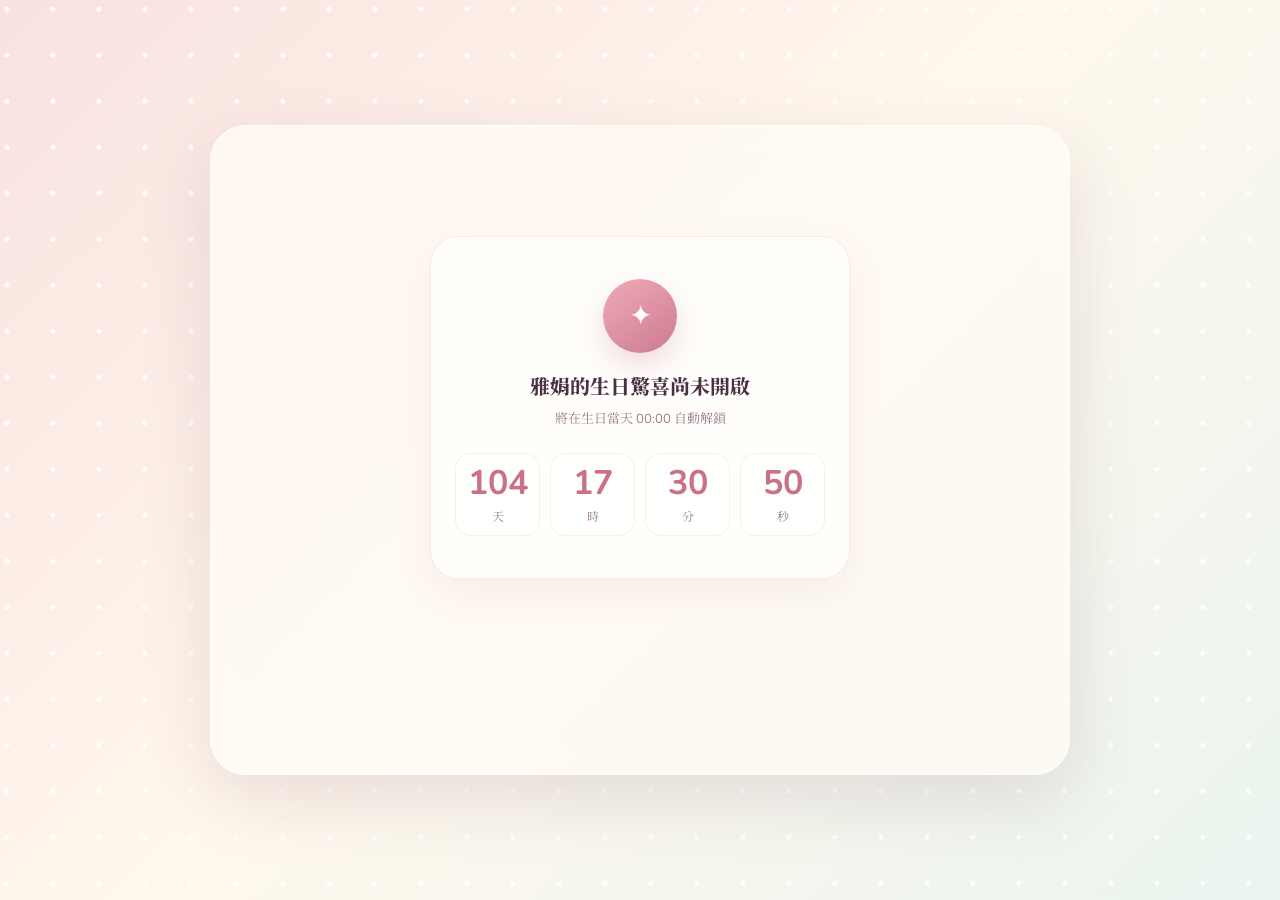
==== pages/Guan.html @ 428be548 "4 person design" ====
<!DOCTYPE html>
<html lang="zh-Hant">
<head>
  <meta charset="UTF-8">
  <meta name="viewport" content="width=device-width, initial-scale=1.0">
  <title>雅娟的生日卡片</title>
  <link rel="stylesheet" href="../assets/css/style.css">
</head>
<body data-birthday="03-21" data-name="雅娟">
  <main class="page-shell">
    <section class="gift-stage">
      <div class="person-lock" data-person-lock>
        <div class="lock-icon" aria-hidden="true">✦</div>
        <p>雅娟的生日驚喜尚未開啟</p>
        <span>將在生日當天 00:00 自動解鎖</span>
        <div class="countdown" data-person-countdown aria-label="開啟倒數"></div>
      </div>
      <div data-person-content hidden>
      <header class="intro">
        <p class="eyebrow">GUAN / 雅娟</p>
        <h1>生日快樂！</h1>
        <p>驚喜很快就會登場</p>
      </header>
      <div style="text-align:center;margin-top:60px">
        <img src="../assets/images/Person/Guan.jpg" alt="雅娟的大頭貼" style="width:min(300px,70vw);aspect-ratio:1;object-fit:cover;border:10px solid #fff;border-radius:28px;box-shadow:0 18px 40px rgba(122,79,99,.16)">
        <p><a class="close-card" href="../index.html" style="display:inline-block;margin-top:24px;text-decoration:none">回到首頁</a></p>
      </div>
      </div>
    </section>
  </main>
  <script src="../assets/js/person-lock.js"></script>
</body>
</html>
---- assets/css/style.css ----
@import url('https://fonts.googleapis.com/css2?family=Noto+Serif+TC:wght@600;800&family=Nunito:wght@600;800&display=swap');

:root {
  --ink: #4b3043;
  --pink: #ef9aaa;
  --pink-dark: #ca7187;
  --cream: #fffaf4;
  --gold: #e8b86d;
}

* { box-sizing: border-box; }
[hidden] { display: none !important; }

body {
  margin: 0;
  min-height: 100vh;
  overflow-x: hidden;
  color: var(--ink);
  font-family: "Nunito", "Noto Serif TC", sans-serif;
  background:
    radial-gradient(circle at 15% 20%, rgba(255,255,255,.9) 0 2px, transparent 3px),
    linear-gradient(135deg, #f9e1df 0%, #fff8ed 48%, #eaf4ef 100%);
  background-size: 46px 46px, cover;
}

.page-shell {
  min-height: 100vh;
  display: grid;
  place-items: center;
  padding: 36px 18px;
}

.gift-stage {
  position: relative;
  width: min(860px, 100%);
  min-height: 650px;
  border: 1px solid rgba(255,255,255,.75);
  border-radius: 36px;
  padding: 48px 56px 40px;
  background: rgba(255, 250, 244, .82);
  box-shadow: 0 24px 70px rgba(122, 79, 99, .16);
  backdrop-filter: blur(12px);
  overflow: hidden;
}

.intro { text-align: center; }
.eyebrow {
  margin: 0 0 8px;
  color: var(--pink-dark);
  font-size: 12px;
  letter-spacing: .28em;
  font-weight: 800;
}
.intro h1 {
  margin: 0;
  font-family: "Noto Serif TC", serif;
  font-size: clamp(38px, 7vw, 66px);
  line-height: 1.15;
  letter-spacing: .04em;
}
.intro p:last-child { margin: 12px 0 20px; color: #806778; }

.sparkles span {
  position: absolute;
  color: var(--gold);
  opacity: .75;
  animation: twinkle 2.4s ease-in-out infinite;
}
.sparkles span:nth-child(1) { left: 8%; top: 12%; }
.sparkles span:nth-child(2) { right: 9%; top: 18%; animation-delay: -.7s; }
.sparkles span:nth-child(3) { left: 14%; bottom: 13%; animation-delay: -1.2s; }
.sparkles span:nth-child(4) { right: 16%; bottom: 10%; animation-delay: -.3s; }
.sparkles span:nth-child(5) { left: 50%; top: 5%; animation-delay: -1.7s; }

.progress { width: min(430px, 86%); margin: 0 auto 26px; display: flex; align-items: center; gap: 12px; }
.progress-track { height: 7px; flex: 1; border-radius: 99px; background: #eee1df; overflow: hidden; }
.progress-fill { height: 100%; width: 0; border-radius: inherit; background: linear-gradient(90deg, var(--pink), var(--gold)); transition: width .45s ease; }
#progressText { min-width: 44px; color: #9a7a8c; font-size: 13px; font-weight: 800; }

.lock-panel {
  width: min(420px, 86%);
  margin: 62px auto 0;
  padding: 42px 24px;
  text-align: center;
  border: 1px solid rgba(202,113,135,.14);
  border-radius: 28px;
  background: rgba(255,255,255,.68);
  box-shadow: 0 14px 38px rgba(178,125,145,.11);
}
.lock-icon { width: 74px; height: 74px; margin: 0 auto 18px; display: grid; place-items: center; border-radius: 50%; color: #fff; background: linear-gradient(145deg, #efabb7, #cd7a90); font-size: 28px; box-shadow: 0 12px 28px rgba(190,109,134,.24); }
.lock-panel p { margin: 0 0 7px; font-family: "Noto Serif TC", serif; font-size: 20px; font-weight: 800; }
.lock-panel span { color: #9a7a8c; font-size: 13px; }
.countdown {
  display: grid;
  grid-template-columns: repeat(4, minmax(62px, 1fr));
  gap: 10px;
  margin-top: 24px;
}
.countdown div {
  min-width: 0;
  padding: 12px 6px 10px;
  border: 1px solid rgba(202,113,135,.12);
  border-radius: 16px;
  background: rgba(255,255,255,.72);
}
.countdown strong {
  display: block;
  color: var(--pink-dark);
  font-family: "Nunito", "Noto Serif TC", sans-serif;
  font-size: clamp(24px, 6vw, 34px);
  line-height: 1;
  font-variant-numeric: tabular-nums;
}
.countdown small {
  display: block;
  margin-top: 7px;
  color: #9a7a8c;
  font-size: 12px;
}
.progress.locked, .wish-grid.locked, .wish-message.locked { display: none; }

.wish-grid {
  display: grid;
  grid-template-columns: repeat(5, 1fr);
  gap: 14px;
  max-width: 620px;
  margin: 0 auto;
}

.wish-button {
  aspect-ratio: 1;
  border: 0;
  border-radius: 50%;
  display: flex;
  flex-direction: column;
  align-items: center;
  justify-content: center;
  gap: 2px;
  color: var(--ink);
  background: linear-gradient(145deg, #fff, #fdecef);
  box-shadow: 0 8px 20px rgba(178, 125, 145, .16), inset 0 0 0 1px rgba(202,113,135,.12);
  font-family: inherit;
  font-size: 12px;
  cursor: pointer;
  transition: transform .2s ease, box-shadow .2s ease, background .35s ease;
}
.wish-button span { font-size: 24px; line-height: 1; font-weight: 800; color: var(--pink-dark); }
.wish-button:hover { transform: translateY(-5px) rotate(-2deg); box-shadow: 0 13px 24px rgba(178,125,145,.22); }
.wish-button:focus-visible { outline: 3px solid rgba(232,184,109,.8); outline-offset: 4px; }
.wish-button.lit {
  color: #fff;
  background: linear-gradient(145deg, #efabb7, #cd7a90);
  box-shadow: 0 10px 24px rgba(190,109,134,.28), 0 0 20px rgba(239,171,183,.5);
  animation: pop .38s ease;
}
.wish-button.lit span { color: #fff7d6; }

.wish-message {
  height: 26px;
  margin: 18px 0 0;
  text-align: center;
  color: var(--pink-dark);
  font-family: "Noto Serif TC", serif;
  font-size: 16px;
  font-weight: 600;
}

.final-card {
  position: absolute;
  z-index: 10;
  inset: 34px 50%;
  width: min(430px, calc(100% - 40px));
  min-height: 520px;
  max-height: calc(100vh - 68px);
  overflow-y: auto;
  transform: translateX(-50%) scale(.7) rotate(-3deg);
  opacity: 0;
  pointer-events: none;
  border: 10px solid #fff;
  border-radius: 20px;
  padding: 34px 28px 24px;
  text-align: center;
  background:
    linear-gradient(rgba(255,255,255,.65), rgba(255,255,255,.65)),
    radial-gradient(circle at 20% 20%, #f8cad2 0 3px, transparent 4px),
    #fffaf3;
  background-size: auto, 38px 38px, auto;
  box-shadow: 0 22px 60px rgba(91,52,74,.28);
  transition: opacity .5s ease, transform .65s cubic-bezier(.2,.8,.2,1);
}
.final-card.show { opacity: 1; pointer-events: auto; transform: translateX(-50%) scale(1) rotate(0); }
.card-ribbon { display: inline-block; margin-bottom: 8px; color: #a45d70; border-bottom: 1px solid #dec0c5; font-size: 11px; letter-spacing: .25em; }
.card-small { margin: 10px 0 2px; color: #9d7a89; }
.final-card h2 { margin: 4px 0 8px; font-family: "Noto Serif TC", serif; font-size: 46px; color: #b95f77; }
.card-copy { margin: 0 0 18px; line-height: 1.9; color: #715663; }

.cake { position: relative; width: 180px; height: 150px; margin: 2px auto 0; }
.cake-top { position: absolute; width: 150px; height: 42px; left: 15px; bottom: 48px; border-radius: 50%; background: #fff4f2; border: 2px solid #eec0c8; }
.cake-body { position: absolute; width: 150px; height: 70px; left: 15px; bottom: 0; border-radius: 8px 8px 24px 24px; background: linear-gradient(#edabb6 0 14px, #fff5ed 14px 100%); border: 2px solid #eec0c8; }
.candles { position: absolute; z-index: 2; left: 67px; bottom: 78px; display: flex; gap: 13px; }
.candles i { width: 7px; height: 36px; border-radius: 3px; background: repeating-linear-gradient(135deg, #e99baa 0 4px, #fff 4px 8px); position: relative; }
.candles i::before { content: ""; position: absolute; width: 8px; height: 12px; left: -.5px; top: -13px; border-radius: 80% 20% 55% 45%; background: #f4c96c; transform: rotate(45deg); box-shadow: 0 0 12px #f6ce76; animation: flame 1s ease-in-out infinite alternate; }

.birthday-photo {
  display: block;
  width: 100%;
  max-height: 210px;
  margin: 0 auto 12px;
  border: 4px solid #fff;
  border-radius: 12px;
  object-fit: cover;
  box-shadow: 0 8px 20px rgba(91,52,74,.16);
}
.birthday-video {
  display: block;
  width: 100%;
  max-height: 170px;
  margin: 0 auto 12px;
  border: 4px solid #fff;
  border-radius: 12px;
  object-fit: cover;
  background: #4b3043;
  box-shadow: 0 8px 20px rgba(91,52,74,.16);
}
.close-card { border: 0; border-radius: 999px; padding: 11px 18px; color: #fff; background: var(--pink-dark); font: 800 12px "Nunito", sans-serif; cursor: pointer; }

.gift-chooser {
  position: absolute;
  z-index: 11;
  inset: 34px 50%;
  width: min(430px, calc(100% - 40px));
  min-height: 520px;
  max-height: calc(100vh - 68px);
  overflow-y: auto;
  transform: translateX(-50%) scale(.7);
  opacity: 0;
  pointer-events: none;
  border: 10px solid #fff;
  border-radius: 20px;
  padding: 38px 28px 24px;
  text-align: center;
  background: linear-gradient(145deg, rgba(255,250,244,.98), rgba(255,238,242,.98));
  box-shadow: 0 22px 60px rgba(91,52,74,.28);
  transition: opacity .4s ease, transform .55s cubic-bezier(.2,.8,.2,1);
}
.gift-chooser.show {
  opacity: 1;
  pointer-events: auto;
  transform: translateX(-50%) scale(1);
}
.chooser-eyebrow {
  margin: 0 0 8px;
  color: var(--pink-dark);
  font-size: 11px;
  letter-spacing: .25em;
  font-weight: 800;
}
.gift-chooser h2 {
  margin: 0 0 24px;
  font-family: "Noto Serif TC", serif;
  font-size: 38px;
  color: #b95f77;
}
.gift-options {
  display: grid;
  gap: 12px;
}
.gift-option {
  position: relative;
  min-height: 112px;
  border: 2px solid rgba(202,113,135,.16);
  border-radius: 18px;
  padding: 18px 16px 18px 74px;
  display: flex;
  flex-direction: column;
  align-items: flex-start;
  justify-content: center;
  color: var(--ink);
  background: rgba(255,255,255,.88);
  font-family: inherit;
  text-align: left;
  cursor: pointer;
  transition: transform .2s ease, border-color .2s ease, background .2s ease;
}
.gift-option:hover { transform: translateY(-3px); border-color: rgba(202,113,135,.45); }
.gift-option:focus-visible { outline: 3px solid rgba(232,184,109,.8); outline-offset: 4px; }
.gift-option.selected {
  border-color: var(--pink-dark);
  background: linear-gradient(145deg, #fff, #fde7ec);
  box-shadow: 0 10px 24px rgba(190,109,134,.16);
}
.gift-number {
  position: absolute;
  left: 18px;
  width: 42px;
  height: 42px;
  display: grid;
  place-items: center;
  border-radius: 50%;
  color: #fff;
  background: linear-gradient(145deg, #efabb7, #cd7a90);
  font-size: 21px;
  font-weight: 800;
}
.gift-option strong { font-family: "Noto Serif TC", serif; font-size: 18px; }
.gift-option small { margin-top: 5px; color: #9a7a8c; }
.gift-selection {
  min-height: 24px;
  margin: 18px 0 12px;
  color: var(--pink-dark);
  font-weight: 800;
}
.confirm-gift,
.back-to-card {
  border: 0;
  border-radius: 999px;
  padding: 12px 20px;
  font: 800 13px "Nunito", sans-serif;
  cursor: pointer;
}
.gift-actions {
  display: flex;
  flex-wrap: wrap;
  align-items: center;
  justify-content: center;
  gap: 8px;
}
.confirm-gift { min-width: 140px; color: #fff; background: var(--pink-dark); }
.confirm-gift:disabled { cursor: not-allowed; opacity: .45; }
.back-to-card {
  color: #806778;
  background: #eee3e4;
}
#confetti { position: fixed; inset: 0; z-index: 20; width: 100%; height: 100%; pointer-events: none; }

@keyframes pop { 50% { transform: scale(1.12); } }
@keyframes twinkle { 50% { opacity: 1; transform: scale(1.35) rotate(20deg); } }
@keyframes flame { to { transform: rotate(45deg) scale(.78); } }

.home-shell {
  width: min(1120px, calc(100% - 32px));
  min-height: 100vh;
  margin: 0 auto;
  padding: 64px 0;
  display: flex;
  flex-direction: column;
  justify-content: center;
}

.home-header {
  text-align: center;
  margin-bottom: 34px;
}

.home-header h1 {
  margin: 8px 0;
  font-family: "Noto Serif TC", serif;
  font-size: clamp(38px, 7vw, 64px);
  line-height: 1.1;
}

.home-header > p:last-child {
  margin: 10px 0 0;
  color: #806778;
}

.home-back {
  position: fixed;
  z-index: 30;
  top: 18px;
  left: 18px;
  border: 1px solid rgba(255,255,255,.8);
  border-radius: 999px;
  padding: 10px 16px;
  color: #806778;
  background: rgba(255,250,244,.92);
  box-shadow: 0 8px 20px rgba(122,79,99,.12);
  font-size: 13px;
  font-weight: 800;
  text-decoration: none;
  backdrop-filter: blur(8px);
}

.person-lock {
  width: min(420px, 86%);
  margin: 62px auto 0;
  padding: 42px 24px;
  text-align: center;
  border: 1px solid rgba(202,113,135,.14);
  border-radius: 28px;
  background: rgba(255,255,255,.68);
  box-shadow: 0 14px 38px rgba(178,125,145,.11);
}

.person-lock .lock-icon {
  width: 74px;
  height: 74px;
  margin: 0 auto 18px;
  display: grid;
  place-items: center;
  border-radius: 50%;
  color: #fff;
  background: linear-gradient(145deg, #efabb7, #cd7a90);
  font-size: 28px;
}

.person-lock p {
  margin: 0 0 7px;
  font-family: "Noto Serif TC", serif;
  font-size: 20px;
  font-weight: 800;
}

.person-lock > span {
  color: #9a7a8c;
  font-size: 13px;
}

.people-grid {
  display: grid;
  grid-template-columns: repeat(5, 1fr);
  gap: 18px;
  width: 100%;
}

.person-card {
  overflow: hidden;
  border: 1px solid rgba(255,255,255,.85);
  border-radius: 24px;
  color: var(--ink);
  background: rgba(255,250,244,.88);
  box-shadow: 0 16px 38px rgba(122,79,99,.12);
  text-decoration: none;
  transition: transform .24s ease, box-shadow .24s ease;
}

.person-card:hover,
.person-card:focus-visible {
  transform: translateY(-8px);
  box-shadow: 0 22px 44px rgba(122,79,99,.2);
}

.person-card:focus-visible {
  outline: 3px solid rgba(232,184,109,.9);
  outline-offset: 5px;
}

.person-card img {
  display: block;
  width: 100%;
  aspect-ratio: 1;
  object-fit: cover;
  background: #f5e9e6;
}

.person-info {
  min-height: 112px;
  padding: 18px 16px;
  display: flex;
  flex-direction: column;
  justify-content: space-between;
  text-align: center;
}

.person-name {
  font-family: "Noto Serif TC", serif;
  font-size: 24px;
  font-weight: 800;
}

.person-link {
  color: #9a7a8c;
  font-size: 12px;
}

.person-link b {
  display: block;
  margin-top: 7px;
  color: var(--pink-dark);
  font-size: 13px;
}

@media (max-width: 680px) {
  .page-shell { padding: 12px; }
  .gift-stage { min-height: 620px; padding: 38px 18px 24px; border-radius: 26px; }
  .lock-panel { padding: 32px 14px; }
  .countdown { grid-template-columns: repeat(4, minmax(0, 1fr)); gap: 6px; }
  .countdown div { border-radius: 12px; }
  .wish-grid { grid-template-columns: repeat(5, 1fr); gap: 7px; }
  .wish-button { font-size: 9px; }
  .wish-button span { font-size: 18px; }
  .intro h1 { font-size: 44px; }
  .progress { margin-bottom: 20px; }
  .final-card { inset: 38px 50%; min-height: 500px; }
  .gift-chooser {
    inset: 18px 50%;
    width: min(430px, calc(100% - 24px));
    max-height: calc(100vh - 36px);
    min-height: 0;
    padding: 24px 16px 18px;
  }
  .gift-chooser h2 {
    margin-bottom: 16px;
    font-size: 32px;
  }
  .gift-options { gap: 8px; }
  .gift-option {
    min-height: 92px;
    padding: 12px 12px 12px 68px;
  }
  .gift-selection {
    margin: 12px 0 10px;
  }
  .gift-actions {
    display: grid;
    grid-template-columns: 1fr;
    width: 100%;
  }
  .confirm-gift,
  .back-to-card {
    width: 100%;
    min-width: 0;
  }
}

@media (max-width: 900px) {
  .people-grid {
    grid-template-columns: repeat(3, 1fr);
  }
}

@media (max-width: 680px) {
  .home-shell {
    width: min(520px, calc(100% - 24px));
    padding: 36px 0;
  }

  .home-header {
    margin-bottom: 22px;
  }

  .people-grid {
    grid-template-columns: repeat(2, 1fr);
    gap: 10px;
  }

  .person-card {
    border-radius: 18px;
  }

  .person-info {
    min-height: 94px;
    padding: 13px 8px;
  }

  .person-name {
    font-size: 20px;
  }
}
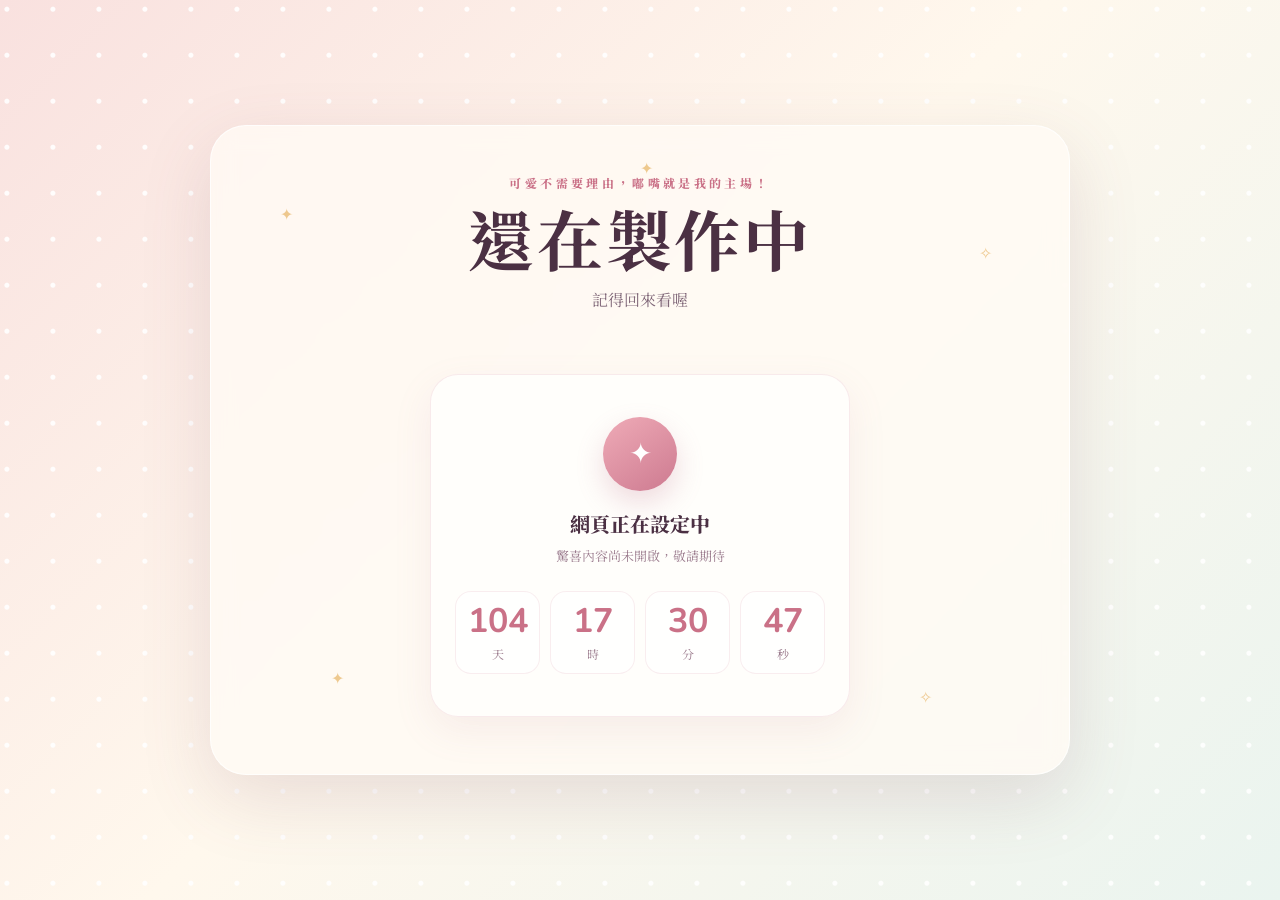
==== commit 0467c826: "every one website" ====
--- a/pages/Guan.html
+++ b/pages/Guan.html
@@ -9,11 +9,21 @@
 <body data-birthday="03-21" data-name="雅娟">
   <main class="page-shell">
     <section class="gift-stage">
-      <div class="person-lock" data-person-lock>
+      <div data-person-lock>
+      <div class="sparkles" aria-hidden="true">
+        <span>✦</span><span>✧</span><span>✦</span><span>✧</span><span>✦</span>
+      </div>
+      <header class="intro">
+        <p class="eyebrow">可愛不需要理由，嘟嘴就是我的主場！</p>
+        <h1>還在製作中</h1>
+        <p>記得回來看喔</p>
+      </header>
+      <div class="lock-panel">
         <div class="lock-icon" aria-hidden="true">✦</div>
-        <p>雅娟的生日驚喜尚未開啟</p>
-        <span>將在生日當天 00:00 自動解鎖</span>
+        <p>網頁正在設定中</p>
+        <span>驚喜內容尚未開啟，敬請期待</span>
         <div class="countdown" data-person-countdown aria-label="開啟倒數"></div>
+      </div>
       </div>
       <div data-person-content hidden>
       <header class="intro">
--- a/assets/css/style.css
+++ b/assets/css/style.css
@@ -1,559 +1,675 @@
-@import url('https://fonts.googleapis.com/css2?family=Noto+Serif+TC:wght@600;800&family=Nunito:wght@600;800&display=swap');
-
-:root {
-  --ink: #4b3043;
-  --pink: #ef9aaa;
-  --pink-dark: #ca7187;
-  --cream: #fffaf4;
-  --gold: #e8b86d;
-}
-
-* { box-sizing: border-box; }
-[hidden] { display: none !important; }
-
-body {
-  margin: 0;
-  min-height: 100vh;
-  overflow-x: hidden;
-  color: var(--ink);
-  font-family: "Nunito", "Noto Serif TC", sans-serif;
-  background:
-    radial-gradient(circle at 15% 20%, rgba(255,255,255,.9) 0 2px, transparent 3px),
-    linear-gradient(135deg, #f9e1df 0%, #fff8ed 48%, #eaf4ef 100%);
-  background-size: 46px 46px, cover;
-}
-
-.page-shell {
-  min-height: 100vh;
-  display: grid;
-  place-items: center;
-  padding: 36px 18px;
-}
-
-.gift-stage {
-  position: relative;
-  width: min(860px, 100%);
-  min-height: 650px;
-  border: 1px solid rgba(255,255,255,.75);
-  border-radius: 36px;
-  padding: 48px 56px 40px;
-  background: rgba(255, 250, 244, .82);
-  box-shadow: 0 24px 70px rgba(122, 79, 99, .16);
-  backdrop-filter: blur(12px);
-  overflow: hidden;
-}
-
-.intro { text-align: center; }
-.eyebrow {
-  margin: 0 0 8px;
-  color: var(--pink-dark);
-  font-size: 12px;
-  letter-spacing: .28em;
-  font-weight: 800;
-}
-.intro h1 {
-  margin: 0;
-  font-family: "Noto Serif TC", serif;
-  font-size: clamp(38px, 7vw, 66px);
-  line-height: 1.15;
-  letter-spacing: .04em;
-}
-.intro p:last-child { margin: 12px 0 20px; color: #806778; }
-
-.sparkles span {
-  position: absolute;
-  color: var(--gold);
-  opacity: .75;
-  animation: twinkle 2.4s ease-in-out infinite;
-}
-.sparkles span:nth-child(1) { left: 8%; top: 12%; }
-.sparkles span:nth-child(2) { right: 9%; top: 18%; animation-delay: -.7s; }
-.sparkles span:nth-child(3) { left: 14%; bottom: 13%; animation-delay: -1.2s; }
-.sparkles span:nth-child(4) { right: 16%; bottom: 10%; animation-delay: -.3s; }
-.sparkles span:nth-child(5) { left: 50%; top: 5%; animation-delay: -1.7s; }
-
-.progress { width: min(430px, 86%); margin: 0 auto 26px; display: flex; align-items: center; gap: 12px; }
-.progress-track { height: 7px; flex: 1; border-radius: 99px; background: #eee1df; overflow: hidden; }
-.progress-fill { height: 100%; width: 0; border-radius: inherit; background: linear-gradient(90deg, var(--pink), var(--gold)); transition: width .45s ease; }
-#progressText { min-width: 44px; color: #9a7a8c; font-size: 13px; font-weight: 800; }
-
-.lock-panel {
-  width: min(420px, 86%);
-  margin: 62px auto 0;
-  padding: 42px 24px;
-  text-align: center;
-  border: 1px solid rgba(202,113,135,.14);
-  border-radius: 28px;
-  background: rgba(255,255,255,.68);
-  box-shadow: 0 14px 38px rgba(178,125,145,.11);
-}
-.lock-icon { width: 74px; height: 74px; margin: 0 auto 18px; display: grid; place-items: center; border-radius: 50%; color: #fff; background: linear-gradient(145deg, #efabb7, #cd7a90); font-size: 28px; box-shadow: 0 12px 28px rgba(190,109,134,.24); }
-.lock-panel p { margin: 0 0 7px; font-family: "Noto Serif TC", serif; font-size: 20px; font-weight: 800; }
-.lock-panel span { color: #9a7a8c; font-size: 13px; }
-.countdown {
-  display: grid;
-  grid-template-columns: repeat(4, minmax(62px, 1fr));
-  gap: 10px;
-  margin-top: 24px;
-}
-.countdown div {
-  min-width: 0;
-  padding: 12px 6px 10px;
-  border: 1px solid rgba(202,113,135,.12);
-  border-radius: 16px;
-  background: rgba(255,255,255,.72);
-}
-.countdown strong {
-  display: block;
-  color: var(--pink-dark);
-  font-family: "Nunito", "Noto Serif TC", sans-serif;
-  font-size: clamp(24px, 6vw, 34px);
-  line-height: 1;
-  font-variant-numeric: tabular-nums;
-}
-.countdown small {
-  display: block;
-  margin-top: 7px;
-  color: #9a7a8c;
-  font-size: 12px;
-}
-.progress.locked, .wish-grid.locked, .wish-message.locked { display: none; }
-
-.wish-grid {
-  display: grid;
-  grid-template-columns: repeat(5, 1fr);
-  gap: 14px;
-  max-width: 620px;
-  margin: 0 auto;
-}
-
-.wish-button {
-  aspect-ratio: 1;
-  border: 0;
-  border-radius: 50%;
-  display: flex;
-  flex-direction: column;
-  align-items: center;
-  justify-content: center;
-  gap: 2px;
-  color: var(--ink);
-  background: linear-gradient(145deg, #fff, #fdecef);
-  box-shadow: 0 8px 20px rgba(178, 125, 145, .16), inset 0 0 0 1px rgba(202,113,135,.12);
-  font-family: inherit;
-  font-size: 12px;
-  cursor: pointer;
-  transition: transform .2s ease, box-shadow .2s ease, background .35s ease;
-}
-.wish-button span { font-size: 24px; line-height: 1; font-weight: 800; color: var(--pink-dark); }
-.wish-button:hover { transform: translateY(-5px) rotate(-2deg); box-shadow: 0 13px 24px rgba(178,125,145,.22); }
-.wish-button:focus-visible { outline: 3px solid rgba(232,184,109,.8); outline-offset: 4px; }
-.wish-button.lit {
-  color: #fff;
-  background: linear-gradient(145deg, #efabb7, #cd7a90);
-  box-shadow: 0 10px 24px rgba(190,109,134,.28), 0 0 20px rgba(239,171,183,.5);
-  animation: pop .38s ease;
-}
-.wish-button.lit span { color: #fff7d6; }
-
-.wish-message {
-  height: 26px;
-  margin: 18px 0 0;
-  text-align: center;
-  color: var(--pink-dark);
-  font-family: "Noto Serif TC", serif;
-  font-size: 16px;
-  font-weight: 600;
-}
-
-.final-card {
-  position: absolute;
-  z-index: 10;
-  inset: 34px 50%;
-  width: min(430px, calc(100% - 40px));
-  min-height: 520px;
-  max-height: calc(100vh - 68px);
-  overflow-y: auto;
-  transform: translateX(-50%) scale(.7) rotate(-3deg);
-  opacity: 0;
-  pointer-events: none;
-  border: 10px solid #fff;
-  border-radius: 20px;
-  padding: 34px 28px 24px;
-  text-align: center;
-  background:
-    linear-gradient(rgba(255,255,255,.65), rgba(255,255,255,.65)),
-    radial-gradient(circle at 20% 20%, #f8cad2 0 3px, transparent 4px),
-    #fffaf3;
-  background-size: auto, 38px 38px, auto;
-  box-shadow: 0 22px 60px rgba(91,52,74,.28);
-  transition: opacity .5s ease, transform .65s cubic-bezier(.2,.8,.2,1);
-}
-.final-card.show { opacity: 1; pointer-events: auto; transform: translateX(-50%) scale(1) rotate(0); }
-.card-ribbon { display: inline-block; margin-bottom: 8px; color: #a45d70; border-bottom: 1px solid #dec0c5; font-size: 11px; letter-spacing: .25em; }
-.card-small { margin: 10px 0 2px; color: #9d7a89; }
-.final-card h2 { margin: 4px 0 8px; font-family: "Noto Serif TC", serif; font-size: 46px; color: #b95f77; }
-.card-copy { margin: 0 0 18px; line-height: 1.9; color: #715663; }
-
-.cake { position: relative; width: 180px; height: 150px; margin: 2px auto 0; }
-.cake-top { position: absolute; width: 150px; height: 42px; left: 15px; bottom: 48px; border-radius: 50%; background: #fff4f2; border: 2px solid #eec0c8; }
-.cake-body { position: absolute; width: 150px; height: 70px; left: 15px; bottom: 0; border-radius: 8px 8px 24px 24px; background: linear-gradient(#edabb6 0 14px, #fff5ed 14px 100%); border: 2px solid #eec0c8; }
-.candles { position: absolute; z-index: 2; left: 67px; bottom: 78px; display: flex; gap: 13px; }
-.candles i { width: 7px; height: 36px; border-radius: 3px; background: repeating-linear-gradient(135deg, #e99baa 0 4px, #fff 4px 8px); position: relative; }
-.candles i::before { content: ""; position: absolute; width: 8px; height: 12px; left: -.5px; top: -13px; border-radius: 80% 20% 55% 45%; background: #f4c96c; transform: rotate(45deg); box-shadow: 0 0 12px #f6ce76; animation: flame 1s ease-in-out infinite alternate; }
-
-.birthday-photo {
-  display: block;
-  width: 100%;
-  max-height: 210px;
-  margin: 0 auto 12px;
-  border: 4px solid #fff;
-  border-radius: 12px;
-  object-fit: cover;
-  box-shadow: 0 8px 20px rgba(91,52,74,.16);
-}
-.birthday-video {
-  display: block;
-  width: 100%;
-  max-height: 170px;
-  margin: 0 auto 12px;
-  border: 4px solid #fff;
-  border-radius: 12px;
-  object-fit: cover;
-  background: #4b3043;
-  box-shadow: 0 8px 20px rgba(91,52,74,.16);
-}
-.close-card { border: 0; border-radius: 999px; padding: 11px 18px; color: #fff; background: var(--pink-dark); font: 800 12px "Nunito", sans-serif; cursor: pointer; }
-
-.gift-chooser {
-  position: absolute;
-  z-index: 11;
-  inset: 34px 50%;
-  width: min(430px, calc(100% - 40px));
-  min-height: 520px;
-  max-height: calc(100vh - 68px);
-  overflow-y: auto;
-  transform: translateX(-50%) scale(.7);
-  opacity: 0;
-  pointer-events: none;
-  border: 10px solid #fff;
-  border-radius: 20px;
-  padding: 38px 28px 24px;
-  text-align: center;
-  background: linear-gradient(145deg, rgba(255,250,244,.98), rgba(255,238,242,.98));
-  box-shadow: 0 22px 60px rgba(91,52,74,.28);
-  transition: opacity .4s ease, transform .55s cubic-bezier(.2,.8,.2,1);
-}
-.gift-chooser.show {
-  opacity: 1;
-  pointer-events: auto;
-  transform: translateX(-50%) scale(1);
-}
-.chooser-eyebrow {
-  margin: 0 0 8px;
-  color: var(--pink-dark);
-  font-size: 11px;
-  letter-spacing: .25em;
-  font-weight: 800;
-}
-.gift-chooser h2 {
-  margin: 0 0 24px;
-  font-family: "Noto Serif TC", serif;
-  font-size: 38px;
-  color: #b95f77;
-}
-.gift-options {
-  display: grid;
-  gap: 12px;
-}
-.gift-option {
-  position: relative;
-  min-height: 112px;
-  border: 2px solid rgba(202,113,135,.16);
-  border-radius: 18px;
-  padding: 18px 16px 18px 74px;
-  display: flex;
-  flex-direction: column;
-  align-items: flex-start;
-  justify-content: center;
-  color: var(--ink);
-  background: rgba(255,255,255,.88);
-  font-family: inherit;
-  text-align: left;
-  cursor: pointer;
-  transition: transform .2s ease, border-color .2s ease, background .2s ease;
-}
-.gift-option:hover { transform: translateY(-3px); border-color: rgba(202,113,135,.45); }
-.gift-option:focus-visible { outline: 3px solid rgba(232,184,109,.8); outline-offset: 4px; }
-.gift-option.selected {
-  border-color: var(--pink-dark);
-  background: linear-gradient(145deg, #fff, #fde7ec);
-  box-shadow: 0 10px 24px rgba(190,109,134,.16);
-}
-.gift-number {
-  position: absolute;
-  left: 18px;
-  width: 42px;
-  height: 42px;
-  display: grid;
-  place-items: center;
-  border-radius: 50%;
-  color: #fff;
-  background: linear-gradient(145deg, #efabb7, #cd7a90);
-  font-size: 21px;
-  font-weight: 800;
-}
-.gift-option strong { font-family: "Noto Serif TC", serif; font-size: 18px; }
-.gift-option small { margin-top: 5px; color: #9a7a8c; }
-.gift-selection {
-  min-height: 24px;
-  margin: 18px 0 12px;
-  color: var(--pink-dark);
-  font-weight: 800;
-}
-.confirm-gift,
-.back-to-card {
-  border: 0;
-  border-radius: 999px;
-  padding: 12px 20px;
-  font: 800 13px "Nunito", sans-serif;
-  cursor: pointer;
-}
-.gift-actions {
-  display: flex;
-  flex-wrap: wrap;
-  align-items: center;
-  justify-content: center;
-  gap: 8px;
-}
-.confirm-gift { min-width: 140px; color: #fff; background: var(--pink-dark); }
-.confirm-gift:disabled { cursor: not-allowed; opacity: .45; }
-.back-to-card {
-  color: #806778;
-  background: #eee3e4;
-}
-#confetti { position: fixed; inset: 0; z-index: 20; width: 100%; height: 100%; pointer-events: none; }
-
-@keyframes pop { 50% { transform: scale(1.12); } }
-@keyframes twinkle { 50% { opacity: 1; transform: scale(1.35) rotate(20deg); } }
-@keyframes flame { to { transform: rotate(45deg) scale(.78); } }
-
-.home-shell {
-  width: min(1120px, calc(100% - 32px));
-  min-height: 100vh;
-  margin: 0 auto;
-  padding: 64px 0;
-  display: flex;
-  flex-direction: column;
-  justify-content: center;
-}
-
-.home-header {
-  text-align: center;
-  margin-bottom: 34px;
-}
-
-.home-header h1 {
-  margin: 8px 0;
-  font-family: "Noto Serif TC", serif;
-  font-size: clamp(38px, 7vw, 64px);
-  line-height: 1.1;
-}
-
-.home-header > p:last-child {
-  margin: 10px 0 0;
-  color: #806778;
-}
-
-.home-back {
-  position: fixed;
-  z-index: 30;
-  top: 18px;
-  left: 18px;
-  border: 1px solid rgba(255,255,255,.8);
-  border-radius: 999px;
-  padding: 10px 16px;
-  color: #806778;
-  background: rgba(255,250,244,.92);
-  box-shadow: 0 8px 20px rgba(122,79,99,.12);
-  font-size: 13px;
-  font-weight: 800;
-  text-decoration: none;
-  backdrop-filter: blur(8px);
-}
-
-.person-lock {
-  width: min(420px, 86%);
-  margin: 62px auto 0;
-  padding: 42px 24px;
-  text-align: center;
-  border: 1px solid rgba(202,113,135,.14);
-  border-radius: 28px;
-  background: rgba(255,255,255,.68);
-  box-shadow: 0 14px 38px rgba(178,125,145,.11);
-}
-
-.person-lock .lock-icon {
-  width: 74px;
-  height: 74px;
-  margin: 0 auto 18px;
-  display: grid;
-  place-items: center;
-  border-radius: 50%;
-  color: #fff;
-  background: linear-gradient(145deg, #efabb7, #cd7a90);
-  font-size: 28px;
-}
-
-.person-lock p {
-  margin: 0 0 7px;
-  font-family: "Noto Serif TC", serif;
-  font-size: 20px;
-  font-weight: 800;
-}
-
-.person-lock > span {
-  color: #9a7a8c;
-  font-size: 13px;
-}
-
-.people-grid {
-  display: grid;
-  grid-template-columns: repeat(5, 1fr);
-  gap: 18px;
-  width: 100%;
-}
-
-.person-card {
-  overflow: hidden;
-  border: 1px solid rgba(255,255,255,.85);
-  border-radius: 24px;
-  color: var(--ink);
-  background: rgba(255,250,244,.88);
-  box-shadow: 0 16px 38px rgba(122,79,99,.12);
-  text-decoration: none;
-  transition: transform .24s ease, box-shadow .24s ease;
-}
-
-.person-card:hover,
-.person-card:focus-visible {
-  transform: translateY(-8px);
-  box-shadow: 0 22px 44px rgba(122,79,99,.2);
-}
-
-.person-card:focus-visible {
-  outline: 3px solid rgba(232,184,109,.9);
-  outline-offset: 5px;
-}
-
-.person-card img {
-  display: block;
-  width: 100%;
-  aspect-ratio: 1;
-  object-fit: cover;
-  background: #f5e9e6;
-}
-
-.person-info {
-  min-height: 112px;
-  padding: 18px 16px;
-  display: flex;
-  flex-direction: column;
-  justify-content: space-between;
-  text-align: center;
-}
-
-.person-name {
-  font-family: "Noto Serif TC", serif;
-  font-size: 24px;
-  font-weight: 800;
-}
-
-.person-link {
-  color: #9a7a8c;
-  font-size: 12px;
-}
-
-.person-link b {
-  display: block;
-  margin-top: 7px;
-  color: var(--pink-dark);
-  font-size: 13px;
-}
-
-@media (max-width: 680px) {
-  .page-shell { padding: 12px; }
-  .gift-stage { min-height: 620px; padding: 38px 18px 24px; border-radius: 26px; }
-  .lock-panel { padding: 32px 14px; }
-  .countdown { grid-template-columns: repeat(4, minmax(0, 1fr)); gap: 6px; }
-  .countdown div { border-radius: 12px; }
-  .wish-grid { grid-template-columns: repeat(5, 1fr); gap: 7px; }
-  .wish-button { font-size: 9px; }
-  .wish-button span { font-size: 18px; }
-  .intro h1 { font-size: 44px; }
-  .progress { margin-bottom: 20px; }
-  .final-card { inset: 38px 50%; min-height: 500px; }
-  .gift-chooser {
-    inset: 18px 50%;
-    width: min(430px, calc(100% - 24px));
-    max-height: calc(100vh - 36px);
-    min-height: 0;
-    padding: 24px 16px 18px;
-  }
-  .gift-chooser h2 {
-    margin-bottom: 16px;
-    font-size: 32px;
-  }
-  .gift-options { gap: 8px; }
-  .gift-option {
-    min-height: 92px;
-    padding: 12px 12px 12px 68px;
-  }
-  .gift-selection {
-    margin: 12px 0 10px;
-  }
-  .gift-actions {
-    display: grid;
-    grid-template-columns: 1fr;
-    width: 100%;
-  }
-  .confirm-gift,
-  .back-to-card {
-    width: 100%;
-    min-width: 0;
-  }
-}
-
-@media (max-width: 900px) {
-  .people-grid {
-    grid-template-columns: repeat(3, 1fr);
-  }
-}
-
-@media (max-width: 680px) {
-  .home-shell {
-    width: min(520px, calc(100% - 24px));
-    padding: 36px 0;
-  }
-
-  .home-header {
-    margin-bottom: 22px;
-  }
-
-  .people-grid {
-    grid-template-columns: repeat(2, 1fr);
-    gap: 10px;
-  }
-
-  .person-card {
-    border-radius: 18px;
-  }
-
-  .person-info {
-    min-height: 94px;
-    padding: 13px 8px;
-  }
-
-  .person-name {
-    font-size: 20px;
-  }
-}
+@import url('https://fonts.googleapis.com/css2?family=Noto+Serif+TC:wght@600;800&family=Nunito:wght@600;800&display=swap');
+
+:root {
+  --ink: #4b3043;
+  --pink: #ef9aaa;
+  --pink-dark: #ca7187;
+  --cream: #fffaf4;
+  --gold: #e8b86d;
+}
+
+* { box-sizing: border-box; }
+[hidden] { display: none !important; }
+
+body {
+  margin: 0;
+  min-height: 100vh;
+  overflow-x: hidden;
+  color: var(--ink);
+  font-family: "Nunito", "Noto Serif TC", sans-serif;
+  background:
+    radial-gradient(circle at 15% 20%, rgba(255,255,255,.9) 0 2px, transparent 3px),
+    linear-gradient(135deg, #f9e1df 0%, #fff8ed 48%, #eaf4ef 100%);
+  background-size: 46px 46px, cover;
+}
+
+.page-shell {
+  min-height: 100vh;
+  display: grid;
+  place-items: center;
+  padding: 36px 18px;
+}
+
+.gift-stage {
+  position: relative;
+  width: min(860px, 100%);
+  min-height: 650px;
+  border: 1px solid rgba(255,255,255,.75);
+  border-radius: 36px;
+  padding: 48px 56px 40px;
+  background: rgba(255, 250, 244, .82);
+  box-shadow: 0 24px 70px rgba(122, 79, 99, .16);
+  backdrop-filter: blur(12px);
+  overflow: hidden;
+}
+
+.intro { text-align: center; }
+.eyebrow {
+  margin: 0 0 8px;
+  color: var(--pink-dark);
+  font-size: 12px;
+  letter-spacing: .28em;
+  font-weight: 800;
+}
+.intro h1 {
+  margin: 0;
+  font-family: "Noto Serif TC", serif;
+  font-size: clamp(38px, 7vw, 66px);
+  line-height: 1.15;
+  letter-spacing: .04em;
+}
+.intro p:last-child { margin: 12px 0 20px; color: #806778; }
+
+.sparkles span {
+  position: absolute;
+  color: var(--gold);
+  opacity: .75;
+  animation: twinkle 2.4s ease-in-out infinite;
+}
+.sparkles span:nth-child(1) { left: 8%; top: 12%; }
+.sparkles span:nth-child(2) { right: 9%; top: 18%; animation-delay: -.7s; }
+.sparkles span:nth-child(3) { left: 14%; bottom: 13%; animation-delay: -1.2s; }
+.sparkles span:nth-child(4) { right: 16%; bottom: 10%; animation-delay: -.3s; }
+.sparkles span:nth-child(5) { left: 50%; top: 5%; animation-delay: -1.7s; }
+
+.progress { width: min(430px, 86%); margin: 0 auto 26px; display: flex; align-items: center; gap: 12px; }
+.progress-track { height: 7px; flex: 1; border-radius: 99px; background: #eee1df; overflow: hidden; }
+.progress-fill { height: 100%; width: 0; border-radius: inherit; background: linear-gradient(90deg, var(--pink), var(--gold)); transition: width .45s ease; }
+#progressText { min-width: 44px; color: #9a7a8c; font-size: 13px; font-weight: 800; }
+
+.lock-panel {
+  width: min(420px, 86%);
+  margin: 62px auto 0;
+  padding: 42px 24px;
+  text-align: center;
+  border: 1px solid rgba(202,113,135,.14);
+  border-radius: 28px;
+  background: rgba(255,255,255,.68);
+  box-shadow: 0 14px 38px rgba(178,125,145,.11);
+}
+.lock-icon { width: 74px; height: 74px; margin: 0 auto 18px; display: grid; place-items: center; border-radius: 50%; color: #fff; background: linear-gradient(145deg, #efabb7, #cd7a90); font-size: 28px; box-shadow: 0 12px 28px rgba(190,109,134,.24); }
+.lock-panel p { margin: 0 0 7px; font-family: "Noto Serif TC", serif; font-size: 20px; font-weight: 800; }
+.lock-panel span { color: #9a7a8c; font-size: 13px; }
+.countdown {
+  display: grid;
+  grid-template-columns: repeat(4, minmax(62px, 1fr));
+  gap: 10px;
+  margin-top: 24px;
+}
+.countdown div {
+  min-width: 0;
+  padding: 12px 6px 10px;
+  border: 1px solid rgba(202,113,135,.12);
+  border-radius: 16px;
+  background: rgba(255,255,255,.72);
+}
+.countdown strong {
+  display: block;
+  color: var(--pink-dark);
+  font-family: "Nunito", "Noto Serif TC", sans-serif;
+  font-size: clamp(24px, 6vw, 34px);
+  line-height: 1;
+  font-variant-numeric: tabular-nums;
+}
+.countdown small {
+  display: block;
+  margin-top: 7px;
+  color: #9a7a8c;
+  font-size: 12px;
+}
+.progress.locked, .wish-grid.locked, .wish-message.locked { display: none; }
+
+.wish-grid {
+  display: grid;
+  grid-template-columns: repeat(5, 1fr);
+  gap: 14px;
+  max-width: 620px;
+  margin: 0 auto;
+}
+
+.wish-button {
+  aspect-ratio: 1;
+  border: 0;
+  border-radius: 50%;
+  display: flex;
+  flex-direction: column;
+  align-items: center;
+  justify-content: center;
+  gap: 2px;
+  color: var(--ink);
+  background: linear-gradient(145deg, #fff, #fdecef);
+  box-shadow: 0 8px 20px rgba(178, 125, 145, .16), inset 0 0 0 1px rgba(202,113,135,.12);
+  font-family: inherit;
+  font-size: 12px;
+  cursor: pointer;
+  transition: transform .2s ease, box-shadow .2s ease, background .35s ease;
+}
+.wish-button span { font-size: 24px; line-height: 1; font-weight: 800; color: var(--pink-dark); }
+.wish-button:hover { transform: translateY(-5px) rotate(-2deg); box-shadow: 0 13px 24px rgba(178,125,145,.22); }
+.wish-button:focus-visible { outline: 3px solid rgba(232,184,109,.8); outline-offset: 4px; }
+.wish-button.lit {
+  color: #fff;
+  background: linear-gradient(145deg, #efabb7, #cd7a90);
+  box-shadow: 0 10px 24px rgba(190,109,134,.28), 0 0 20px rgba(239,171,183,.5);
+  animation: pop .38s ease;
+}
+.wish-button.lit span { color: #fff7d6; }
+
+.wish-message {
+  height: 26px;
+  margin: 18px 0 0;
+  text-align: center;
+  color: var(--pink-dark);
+  font-family: "Noto Serif TC", serif;
+  font-size: 16px;
+  font-weight: 600;
+}
+
+.final-card {
+  position: absolute;
+  z-index: 10;
+  inset: 34px 50%;
+  width: min(430px, calc(100% - 40px));
+  min-height: 520px;
+  max-height: calc(100vh - 68px);
+  overflow-y: auto;
+  transform: translateX(-50%) scale(.7) rotate(-3deg);
+  opacity: 0;
+  pointer-events: none;
+  border: 10px solid #fff;
+  border-radius: 20px;
+  padding: 34px 28px 24px;
+  text-align: center;
+  background:
+    linear-gradient(rgba(255,255,255,.65), rgba(255,255,255,.65)),
+    radial-gradient(circle at 20% 20%, #f8cad2 0 3px, transparent 4px),
+    #fffaf3;
+  background-size: auto, 38px 38px, auto;
+  box-shadow: 0 22px 60px rgba(91,52,74,.28);
+  transition: opacity .5s ease, transform .65s cubic-bezier(.2,.8,.2,1);
+}
+.final-card.show { opacity: 1; pointer-events: auto; transform: translateX(-50%) scale(1) rotate(0); }
+.card-ribbon { display: inline-block; margin-bottom: 8px; color: #a45d70; border-bottom: 1px solid #dec0c5; font-size: 11px; letter-spacing: .25em; }
+.card-small { margin: 10px 0 2px; color: #9d7a89; }
+.final-card h2 { margin: 4px 0 8px; font-family: "Noto Serif TC", serif; font-size: 46px; color: #b95f77; }
+.card-copy { margin: 0 0 18px; line-height: 1.9; color: #715663; }
+
+.cake { position: relative; width: 180px; height: 150px; margin: 2px auto 0; }
+.cake-top { position: absolute; width: 150px; height: 42px; left: 15px; bottom: 48px; border-radius: 50%; background: #fff4f2; border: 2px solid #eec0c8; }
+.cake-body { position: absolute; width: 150px; height: 70px; left: 15px; bottom: 0; border-radius: 8px 8px 24px 24px; background: linear-gradient(#edabb6 0 14px, #fff5ed 14px 100%); border: 2px solid #eec0c8; }
+.candles { position: absolute; z-index: 2; left: 67px; bottom: 78px; display: flex; gap: 13px; }
+.candles i { width: 7px; height: 36px; border-radius: 3px; background: repeating-linear-gradient(135deg, #e99baa 0 4px, #fff 4px 8px); position: relative; }
+.candles i::before { content: ""; position: absolute; width: 8px; height: 12px; left: -.5px; top: -13px; border-radius: 80% 20% 55% 45%; background: #f4c96c; transform: rotate(45deg); box-shadow: 0 0 12px #f6ce76; animation: flame 1s ease-in-out infinite alternate; }
+
+.birthday-photo {
+  display: block;
+  width: 100%;
+  max-height: 210px;
+  margin: 0 auto 12px;
+  border: 4px solid #fff;
+  border-radius: 12px;
+  object-fit: cover;
+  box-shadow: 0 8px 20px rgba(91,52,74,.16);
+}
+.birthday-video {
+  display: block;
+  width: 100%;
+  max-height: 170px;
+  margin: 0 auto 12px;
+  border: 4px solid #fff;
+  border-radius: 12px;
+  object-fit: cover;
+  background: #4b3043;
+  box-shadow: 0 8px 20px rgba(91,52,74,.16);
+}
+.close-card { border: 0; border-radius: 999px; padding: 11px 18px; color: #fff; background: var(--pink-dark); font: 800 12px "Nunito", sans-serif; cursor: pointer; }
+
+.gift-chooser {
+  position: absolute;
+  z-index: 11;
+  inset: 34px 50%;
+  width: min(430px, calc(100% - 40px));
+  min-height: 520px;
+  max-height: calc(100vh - 68px);
+  overflow-y: auto;
+  transform: translateX(-50%) scale(.7);
+  opacity: 0;
+  pointer-events: none;
+  border: 10px solid #fff;
+  border-radius: 20px;
+  padding: 38px 28px 24px;
+  text-align: center;
+  background: linear-gradient(145deg, rgba(255,250,244,.98), rgba(255,238,242,.98));
+  box-shadow: 0 22px 60px rgba(91,52,74,.28);
+  transition: opacity .4s ease, transform .55s cubic-bezier(.2,.8,.2,1);
+}
+.gift-chooser.show {
+  opacity: 1;
+  pointer-events: auto;
+  transform: translateX(-50%) scale(1);
+}
+.chooser-eyebrow {
+  margin: 0 0 8px;
+  color: var(--pink-dark);
+  font-size: 11px;
+  letter-spacing: .25em;
+  font-weight: 800;
+}
+.gift-chooser h2 {
+  margin: 0 0 24px;
+  font-family: "Noto Serif TC", serif;
+  font-size: 38px;
+  color: #b95f77;
+}
+.gift-options {
+  display: grid;
+  gap: 12px;
+}
+.gift-option {
+  position: relative;
+  min-height: 112px;
+  border: 2px solid rgba(202,113,135,.16);
+  border-radius: 18px;
+  padding: 18px 16px 18px 74px;
+  display: flex;
+  flex-direction: column;
+  align-items: flex-start;
+  justify-content: center;
+  color: var(--ink);
+  background: rgba(255,255,255,.88);
+  font-family: inherit;
+  text-align: left;
+  cursor: pointer;
+  transition: transform .2s ease, border-color .2s ease, background .2s ease;
+}
+.gift-option:hover { transform: translateY(-3px); border-color: rgba(202,113,135,.45); }
+.gift-option:focus-visible { outline: 3px solid rgba(232,184,109,.8); outline-offset: 4px; }
+.gift-option.selected {
+  border-color: var(--pink-dark);
+  background: linear-gradient(145deg, #fff, #fde7ec);
+  box-shadow: 0 10px 24px rgba(190,109,134,.16);
+}
+.gift-number {
+  position: absolute;
+  left: 18px;
+  width: 42px;
+  height: 42px;
+  display: grid;
+  place-items: center;
+  border-radius: 50%;
+  color: #fff;
+  background: linear-gradient(145deg, #efabb7, #cd7a90);
+  font-size: 21px;
+  font-weight: 800;
+}
+.gift-option strong { font-family: "Noto Serif TC", serif; font-size: 18px; }
+.gift-option small { margin-top: 5px; color: #9a7a8c; }
+.gift-selection {
+  min-height: 24px;
+  margin: 18px 0 12px;
+  color: var(--pink-dark);
+  font-weight: 800;
+}
+.confirm-gift,
+.back-to-card {
+  border: 0;
+  border-radius: 999px;
+  padding: 12px 20px;
+  font: 800 13px "Nunito", sans-serif;
+  cursor: pointer;
+}
+.gift-actions {
+  display: flex;
+  flex-wrap: wrap;
+  align-items: center;
+  justify-content: center;
+  gap: 8px;
+}
+.confirm-gift { min-width: 140px; color: #fff; background: var(--pink-dark); }
+.confirm-gift:disabled { cursor: not-allowed; opacity: .45; }
+.back-to-card {
+  color: #806778;
+  background: #eee3e4;
+}
+#confetti { position: fixed; inset: 0; z-index: 20; width: 100%; height: 100%; pointer-events: none; }
+
+@keyframes pop { 50% { transform: scale(1.12); } }
+@keyframes twinkle { 50% { opacity: 1; transform: scale(1.35) rotate(20deg); } }
+@keyframes flame { to { transform: rotate(45deg) scale(.78); } }
+
+.home-page {
+  --campaign-ink: #24231f;
+  --campaign-paper: #f2efe7;
+  --campaign-line: #b9b4a8;
+  --campaign-red: #a65c48;
+  color: var(--campaign-ink);
+  background: var(--campaign-paper);
+}
+
+.home-shell {
+  width: min(1240px, calc(100% - 56px));
+  min-height: 100vh;
+  margin: 0 auto;
+  padding: 46px 0 72px;
+  display: flex;
+  flex-direction: column;
+  justify-content: center;
+}
+
+.campaign-header {
+  position: relative;
+  min-height: 210px;
+  margin-bottom: 34px;
+  border-top: 1px solid var(--campaign-ink);
+  border-bottom: 1px solid var(--campaign-line);
+  display: grid;
+  grid-template-columns: 120px 1fr 220px;
+  align-items: end;
+  padding: 22px 0 24px;
+}
+
+.campaign-mark {
+  align-self: start;
+  font-size: 11px;
+  line-height: 1.25;
+  letter-spacing: .18em;
+  font-weight: 800;
+}
+
+.campaign-kicker {
+  position: absolute;
+  top: 24px;
+  right: 0;
+  color: #77746d;
+  font-size: 11px;
+  letter-spacing: .16em;
+}
+
+.campaign-header h1 {
+  grid-column: 2;
+  margin: 0;
+  font-family: "Noto Serif TC", "Yu Mincho", serif;
+  font-size: clamp(72px, 10vw, 132px);
+  line-height: .82;
+  letter-spacing: .04em;
+  font-weight: 800;
+  text-align: center;
+  white-space: nowrap;
+}
+
+.campaign-lead {
+  margin: 0;
+  padding-left: 20px;
+  border-left: 1px solid var(--campaign-line);
+  font-family: "Noto Serif TC", serif;
+  font-size: 13px;
+  line-height: 2;
+  letter-spacing: .08em;
+}
+
+.home-back {
+  position: fixed;
+  z-index: 30;
+  top: 18px;
+  left: 18px;
+  border: 1px solid rgba(255,255,255,.8);
+  border-radius: 999px;
+  padding: 10px 16px;
+  color: #806778;
+  background: rgba(255,250,244,.92);
+  box-shadow: 0 8px 20px rgba(122,79,99,.12);
+  font-size: 13px;
+  font-weight: 800;
+  text-decoration: none;
+  backdrop-filter: blur(8px);
+}
+
+.person-lock {
+  width: min(420px, 86%);
+  margin: 62px auto 0;
+  padding: 42px 24px;
+  text-align: center;
+  border: 1px solid rgba(202,113,135,.14);
+  border-radius: 28px;
+  background: rgba(255,255,255,.68);
+  box-shadow: 0 14px 38px rgba(178,125,145,.11);
+}
+
+.person-lock .lock-icon {
+  width: 74px;
+  height: 74px;
+  margin: 0 auto 18px;
+  display: grid;
+  place-items: center;
+  border-radius: 50%;
+  color: #fff;
+  background: linear-gradient(145deg, #efabb7, #cd7a90);
+  font-size: 28px;
+}
+
+.person-lock p {
+  margin: 0 0 7px;
+  font-family: "Noto Serif TC", serif;
+  font-size: 20px;
+  font-weight: 800;
+}
+
+.person-lock > span {
+  color: #9a7a8c;
+  font-size: 13px;
+}
+
+.people-grid {
+  display: grid;
+  grid-template-columns: repeat(12, 1fr);
+  gap: 18px;
+  width: 100%;
+  align-items: start;
+}
+
+.person-card {
+  position: relative;
+  overflow: hidden;
+  color: var(--campaign-ink);
+  background: transparent;
+  text-decoration: none;
+  transition: opacity .25s ease, transform .35s cubic-bezier(.2,.7,.2,1);
+}
+
+.person-card--01 { grid-column: 3 / span 4; }
+.person-card--02 { grid-column: 7 / span 4; }
+.person-card--03 { grid-column: 1 / span 4; }
+.person-card--04 { grid-column: 5 / span 4; }
+.person-card--05 { grid-column: 9 / span 4; }
+
+.person-card:hover,
+.person-card:focus-visible {
+  transform: translateY(-8px);
+}
+
+.person-card:focus-visible {
+  outline: 2px solid var(--campaign-red);
+  outline-offset: 7px;
+}
+
+.person-card img {
+  display: block;
+  width: 100%;
+  aspect-ratio: 3 / 4;
+  object-fit: cover;
+  filter: saturate(.72) contrast(.94);
+  background: #ddd8cd;
+}
+
+.person-info {
+  min-height: 74px;
+  padding: 10px 0 0;
+  display: grid;
+  grid-template-columns: 44px 1fr auto;
+  align-items: start;
+  border-bottom: 1px solid var(--campaign-line);
+}
+
+.person-number {
+  color: var(--campaign-red);
+  font-size: 11px;
+  letter-spacing: .12em;
+  font-weight: 800;
+}
+
+.person-name {
+  font-family: "Noto Serif TC", "Yu Mincho", serif;
+  font-size: 20px;
+  font-weight: 800;
+  letter-spacing: .12em;
+}
+
+.person-link {
+  display: flex;
+  flex-direction: column;
+  align-items: flex-end;
+  color: #77746d;
+  font-size: 11px;
+  line-height: 1.5;
+}
+
+.person-link b {
+  margin-top: 5px;
+  color: var(--campaign-ink);
+  font-size: 10px;
+  letter-spacing: .14em;
+  text-decoration: underline;
+  text-underline-offset: 4px;
+}
+
+@media (max-width: 680px) {
+  .page-shell { padding: 12px; }
+  .gift-stage { min-height: 620px; padding: 38px 18px 24px; border-radius: 26px; }
+  .lock-panel { padding: 32px 14px; }
+  .countdown { grid-template-columns: repeat(4, minmax(0, 1fr)); gap: 6px; }
+  .countdown div { border-radius: 12px; }
+  .wish-grid { grid-template-columns: repeat(5, 1fr); gap: 7px; }
+  .wish-button { font-size: 9px; }
+  .wish-button span { font-size: 18px; }
+  .intro h1 { font-size: 44px; }
+  .progress { margin-bottom: 20px; }
+  .final-card { inset: 38px 50%; min-height: 500px; }
+  .gift-chooser {
+    inset: 18px 50%;
+    width: min(430px, calc(100% - 24px));
+    max-height: calc(100vh - 36px);
+    min-height: 0;
+    padding: 24px 16px 18px;
+  }
+  .gift-chooser h2 {
+    margin-bottom: 16px;
+    font-size: 32px;
+  }
+  .gift-options { gap: 8px; }
+  .gift-option {
+    min-height: 92px;
+    padding: 12px 12px 12px 68px;
+  }
+  .gift-selection {
+    margin: 12px 0 10px;
+  }
+  .gift-actions {
+    display: grid;
+    grid-template-columns: 1fr;
+    width: 100%;
+  }
+  .confirm-gift,
+  .back-to-card {
+    width: 100%;
+    min-width: 0;
+  }
+}
+
+@media (max-width: 900px) {
+  .people-grid {
+    grid-template-columns: repeat(6, 1fr);
+    gap: 14px;
+  }
+
+  .campaign-header {
+    grid-template-columns: 80px 1fr 180px;
+    min-height: 180px;
+  }
+
+  .campaign-header h1 {
+    font-size: clamp(58px, 12vw, 92px);
+  }
+
+  .person-card--01 { grid-column: 2 / span 2; }
+  .person-card--02 { grid-column: 4 / span 2; }
+  .person-card--03 { grid-column: 1 / span 2; }
+  .person-card--04 { grid-column: 3 / span 2; }
+  .person-card--05 { grid-column: 5 / span 2; }
+}
+
+@media (max-width: 680px) {
+  .home-shell {
+    width: min(520px, calc(100% - 28px));
+    padding: 24px 0 48px;
+  }
+
+  .campaign-header {
+    min-height: 150px;
+    grid-template-columns: 58px 1fr;
+    align-items: end;
+    margin-bottom: 24px;
+    padding-bottom: 18px;
+  }
+
+  .campaign-mark {
+    grid-column: 1;
+  }
+
+  .campaign-kicker {
+    top: 18px;
+    font-size: 9px;
+  }
+
+  .campaign-header h1 {
+    grid-column: 2;
+    font-size: clamp(46px, 16vw, 72px);
+  }
+
+  .campaign-lead {
+    display: none;
+  }
+
+  .people-grid {
+    grid-template-columns: repeat(2, 1fr);
+    gap: 22px 10px;
+  }
+
+  .person-card {
+    grid-column: auto !important;
+    margin-top: 0 !important;
+  }
+
+  .person-card--05 {
+    grid-column: 1 / -1 !important;
+    width: calc(50% - 5px);
+    justify-self: center;
+  }
+
+  .person-info {
+    min-height: 68px;
+    grid-template-columns: 34px 1fr;
+  }
+
+  .person-name {
+    font-size: 17px;
+  }
+
+  .person-link {
+    grid-column: 2;
+    align-items: flex-start;
+  }
+
+  .person-link span {
+    display: none;
+  }
+}
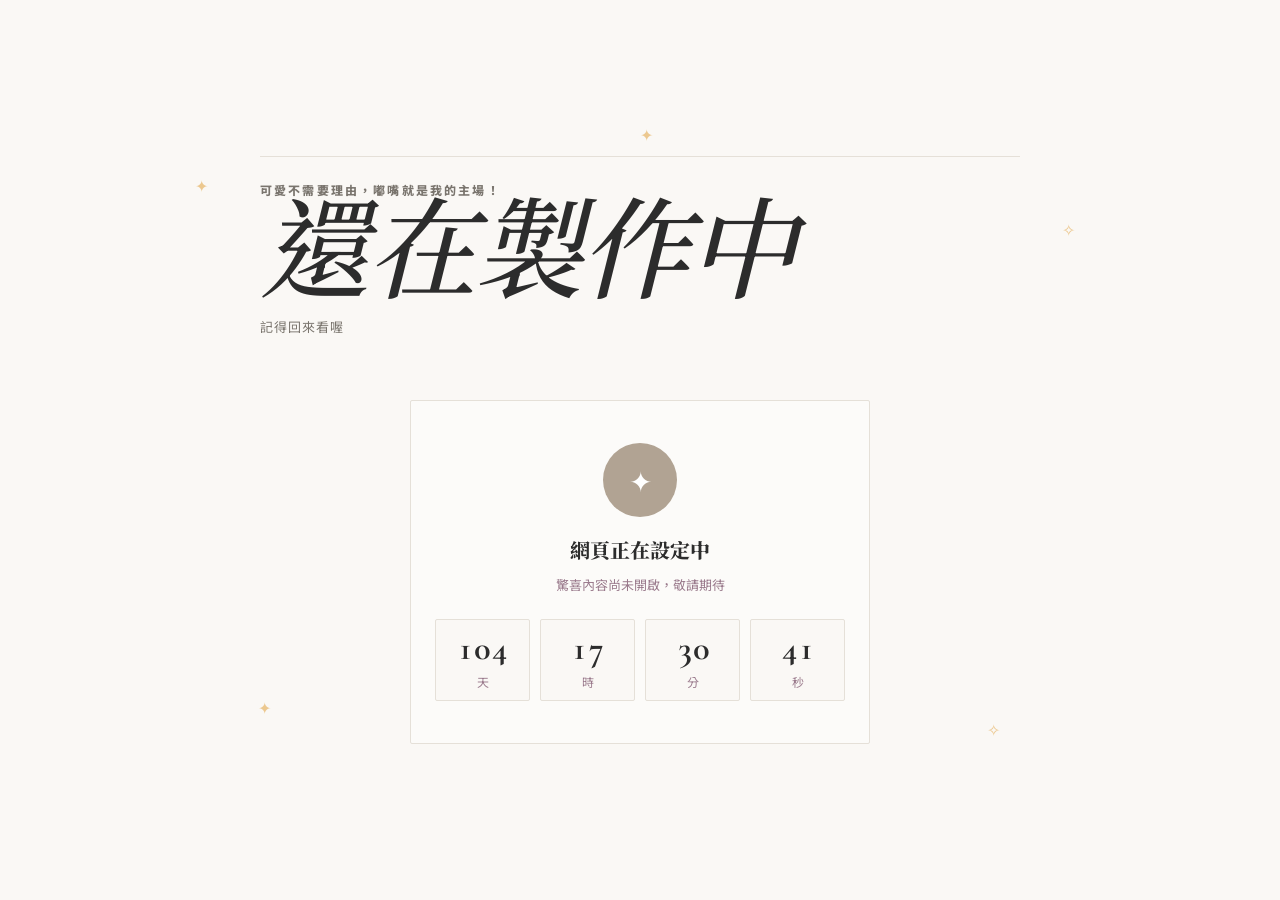
==== commit 1f92944a: "日系" ====
--- a/pages/Guan.html
+++ b/pages/Guan.html
@@ -32,7 +32,7 @@
         <p>驚喜很快就會登場</p>
       </header>
       <div style="text-align:center;margin-top:60px">
-        <img src="../assets/images/Person/Guan.jpg" alt="雅娟的大頭貼" style="width:min(300px,70vw);aspect-ratio:1;object-fit:cover;border:10px solid #fff;border-radius:28px;box-shadow:0 18px 40px rgba(122,79,99,.16)">
+        <img src="../assets/images/Person/Guan.jpg" alt="雅娟的大頭貼" style="width:min(300px,70vw);aspect-ratio:1;object-fit:cover;border:0;border-radius:2px;filter:saturate(.82)">
         <p><a class="close-card" href="../index.html" style="display:inline-block;margin-top:24px;text-decoration:none">回到首頁</a></p>
       </div>
       </div>
--- a/assets/css/style.css
+++ b/assets/css/style.css
@@ -1,4 +1,4 @@
-@import url('https://fonts.googleapis.com/css2?family=Noto+Serif+TC:wght@600;800&family=Nunito:wght@600;800&display=swap');
+@import url('https://fonts.googleapis.com/css2?family=Cormorant+Garamond:ital,wght@0,500;0,600;1,500&family=Noto+Sans+TC:wght@400;500;600&family=Noto+Sans+JP:wght@400;500&family=Noto+Serif+TC:wght@600;800&family=Nunito:wght@600;800&display=swap');
 
 :root {
   --ink: #4b3043;
@@ -6,6 +6,11 @@
   --pink-dark: #ca7187;
   --cream: #fffaf4;
   --gold: #e8b86d;
+  --paper-base: #fbfaf7;
+  --watercolor-blue: rgba(156, 184, 204, 0.28);
+  --watercolor-green: rgba(168, 194, 166, 0.26);
+  --watercolor-apricot: rgba(232, 193, 160, 0.30);
+  --ink-line: rgba(92, 88, 82, 0.22);
 }
 
 * { box-sizing: border-box; }
@@ -342,8 +347,67 @@
   --campaign-paper: #f2efe7;
   --campaign-line: #b9b4a8;
   --campaign-red: #a65c48;
+  --engawa-base: #f5efe6;
+  --wood-tint: rgba(214, 193, 165, 0.25);
+  --sunbeam-warm: rgba(255, 248, 232, 0.78);
+  --shoji-shadow: rgba(145, 128, 108, 0.08);
+  --leaf-shadow: rgba(122, 134, 114, 0.09);
   color: var(--campaign-ink);
-  background: var(--campaign-paper);
+  background-color: var(--engawa-base);
+  background-image:
+    radial-gradient(ellipse at 95% 15%, var(--sunbeam-warm) 0%, rgba(255, 248, 232, 0.2) 45%, transparent 75%),
+    linear-gradient(180deg, transparent 65%, var(--wood-tint) 100%),
+    linear-gradient(105deg, rgba(226, 216, 202, 0.35) 0%, transparent 45%, rgba(255, 251, 242, 0.5) 100%);
+  background-attachment: fixed;
+  position: relative;
+  overflow-x: hidden;
+}
+
+.home-page::before {
+  content: "";
+  position: fixed;
+  top: -10%;
+  right: -5%;
+  width: 48vw;
+  height: 120vh;
+  pointer-events: none;
+  z-index: 0;
+  background-image:
+    repeating-linear-gradient(
+      -24deg,
+      transparent 0px,
+      transparent 68px,
+      var(--shoji-shadow) 68px,
+      var(--shoji-shadow) 76px
+    ),
+    repeating-linear-gradient(
+      66deg,
+      transparent 0px,
+      transparent 110px,
+      var(--shoji-shadow) 110px,
+      var(--shoji-shadow) 116px
+    ),
+    radial-gradient(circle at 75% 30%, var(--leaf-shadow) 0%, transparent 55%);
+  filter: blur(7px);
+  mask-image: linear-gradient(to left, rgba(0, 0, 0, 0.85) 15%, transparent 90%);
+  -webkit-mask-image: linear-gradient(to left, rgba(0, 0, 0, 0.85) 15%, transparent 90%);
+}
+
+.home-page::after {
+  content: "";
+  position: fixed;
+  inset: 20px;
+  pointer-events: none;
+  z-index: 0;
+  opacity: 0.16;
+  background-image: url("data:image/svg+xml,%3Csvg viewBox='0 0 200 200' xmlns='http://www.w3.org/2000/svg'%3E%3Cfilter id='linen'%3E%3CfeTurbulence type='fractalNoise' baseFrequency='0.9' numOctaves='2' stitchTiles='stitch'/%3E%3C/filter%3E%3Crect width='100%25' height='100%25' filter='url(%23linen)'/%3E%3C/svg%3E");
+}
+
+.home-page main,
+.home-page header,
+.home-page section {
+  position: relative;
+  z-index: 1;
 }
 
 .home-shell {
@@ -461,7 +525,7 @@
 
 .people-grid {
   display: grid;
-  grid-template-columns: repeat(12, 1fr);
+  grid-template-columns: repeat(4, minmax(0, 1fr));
   gap: 18px;
   width: 100%;
   align-items: start;
@@ -476,11 +540,19 @@
   transition: opacity .25s ease, transform .35s cubic-bezier(.2,.7,.2,1);
 }
 
-.person-card--01 { grid-column: 3 / span 4; }
-.person-card--02 { grid-column: 7 / span 4; }
-.person-card--03 { grid-column: 1 / span 4; }
-.person-card--04 { grid-column: 5 / span 4; }
-.person-card--05 { grid-column: 9 / span 4; }
+.person-card--01,
+.person-card--02,
+.person-card--03,
+.person-card--04,
+.person-card--05 {
+  grid-column: auto;
+}
+
+.person-card.is-nearest {
+  grid-column: 1 / -1;
+  width: calc((100% - 54px) / 4);
+  justify-self: center;
+}
 
 .person-card:hover,
 .person-card:focus-visible {
@@ -587,7 +659,7 @@
 
 @media (max-width: 900px) {
   .people-grid {
-    grid-template-columns: repeat(6, 1fr);
+    grid-template-columns: repeat(2, minmax(0, 1fr));
     gap: 14px;
   }
 
@@ -600,11 +672,10 @@
     font-size: clamp(58px, 12vw, 92px);
   }
 
-  .person-card--01 { grid-column: 2 / span 2; }
-  .person-card--02 { grid-column: 4 / span 2; }
-  .person-card--03 { grid-column: 1 / span 2; }
-  .person-card--04 { grid-column: 3 / span 2; }
-  .person-card--05 { grid-column: 5 / span 2; }
+  .person-card.is-nearest {
+    grid-column: 1 / -1;
+    width: 100%;
+  }
 }
 
 @media (max-width: 680px) {
@@ -649,10 +720,8 @@
     margin-top: 0 !important;
   }
 
-  .person-card--05 {
+  .person-card.is-nearest {
     grid-column: 1 / -1 !important;
-    width: calc(50% - 5px);
-    justify-self: center;
   }
 
   .person-info {
@@ -673,3 +742,430 @@
     display: none;
   }
 }
+
+/* Editorial redesign */
+:root {
+  --ink: #2c2c2c;
+  --warm-gray: #7a756e;
+  --paper: #faf8f5;
+  --line: #e5e0d8;
+  --accent: #8e735f;
+}
+
+body,
+.home-page {
+  color: var(--ink);
+  background: var(--paper) !important;
+  font-family: "Noto Sans TC", "Noto Sans JP", sans-serif;
+}
+
+body::before,
+body::after,
+.home-page::before,
+.home-page::after {
+  display: none !important;
+}
+
+.home-shell {
+  width: min(1180px, calc(100% - 96px));
+  max-width: none;
+  min-height: 100vh;
+  padding: 48px 0 120px;
+  justify-content: flex-start;
+}
+
+.campaign-header {
+  min-height: 270px;
+  margin: 0 0 74px;
+  grid-template-columns: 150px 1fr 230px;
+  border-top: 1px solid var(--line);
+  border-bottom: 1px solid var(--line);
+  padding: 30px 0 38px;
+}
+
+.campaign-mark,
+.campaign-kicker,
+.person-number,
+.person-link,
+.eyebrow,
+.card-ribbon,
+.chooser-eyebrow,
+.gift-option small,
+.progressText {
+  font-family: "Noto Sans TC", "Noto Sans JP", sans-serif;
+  color: var(--warm-gray);
+  letter-spacing: .18em;
+}
+
+.campaign-mark {
+  font-family: "Cormorant Garamond", serif;
+  color: var(--ink);
+  font-size: 16px;
+  line-height: 1;
+}
+
+.campaign-header h1,
+.intro h1,
+.final-card h2,
+.gift-chooser h2,
+.person-name,
+.gift-option strong,
+.lock-panel p,
+.person-lock p {
+  font-family: "Cormorant Garamond", "Noto Serif TC", serif;
+  color: var(--ink);
+}
+
+.campaign-header h1 {
+  font-size: clamp(86px, 11vw, 150px);
+  font-weight: 500;
+  font-style: italic;
+  line-height: .76;
+  letter-spacing: -.03em;
+  align-self: center;
+}
+
+.campaign-kicker {
+  top: 32px;
+  font-size: 9px;
+}
+
+.campaign-lead {
+  border-left: 1px solid var(--line);
+  color: var(--warm-gray);
+  font-family: "Noto Sans TC", sans-serif;
+  font-size: 12px;
+  line-height: 2;
+}
+
+.people-grid {
+  display: grid;
+  grid-template-columns: repeat(12, minmax(0, 1fr));
+  column-gap: 26px;
+  row-gap: 96px;
+  align-items: start;
+  width: 100%;
+}
+
+.person-card,
+.person-card--01,
+.person-card--02,
+.person-card--03,
+.person-card--04,
+.person-card--05 {
+  grid-column: auto;
+  opacity: 0;
+  transform: translateY(28px);
+  transition:
+    opacity 1s cubic-bezier(.25,1,.5,1),
+    transform 1s cubic-bezier(.25,1,.5,1);
+}
+
+.person-card.reveal-ready {
+  opacity: 1;
+  transform: translateY(var(--parallax-offset, 0));
+}
+.person-card:nth-child(1) { grid-column: 1 / span 4; margin-top: 48px; }
+.person-card:nth-child(2) { grid-column: 6 / span 3; }
+.person-card:nth-child(3) { grid-column: 10 / span 3; margin-top: 112px; }
+.person-card:nth-child(4) { grid-column: 2 / span 3; margin-top: 18px; }
+.person-card:nth-child(5) { grid-column: 7 / span 5; margin-top: 64px; }
+
+.person-card.is-nearest {
+  grid-column: 1 / span 4;
+  width: 100%;
+  margin-top: 48px;
+}
+
+.person-card:hover,
+.person-card:focus-visible {
+  transform: translateY(-4px);
+}
+
+.person-card img {
+  border-radius: 2px;
+  aspect-ratio: 3 / 4;
+  filter: saturate(.78) contrast(.96);
+  transition: transform .8s cubic-bezier(.25,1,.5,1), filter .8s ease;
+}
+
+.person-card:hover img,
+.person-card:focus-visible img {
+  transform: scale(1.03);
+  filter: saturate(.92) contrast(.98);
+}
+
+.person-info {
+  min-height: 92px;
+  grid-template-columns: 52px 1fr auto;
+  padding: 14px 0 12px;
+  border-bottom: 1px solid var(--line);
+}
+
+.person-number {
+  font-family: "Cormorant Garamond", serif;
+  font-size: 13px;
+  color: var(--accent);
+}
+
+.person-name {
+  font-size: 24px;
+  font-weight: 500;
+  letter-spacing: .08em;
+}
+
+.person-link b {
+  color: var(--ink);
+  font-family: "Noto Sans TC", sans-serif;
+  font-weight: 500;
+  letter-spacing: .12em;
+  text-decoration: none;
+  border-bottom: 1px solid var(--ink);
+  padding-bottom: 3px;
+}
+
+.page-shell {
+  width: 100%;
+  min-height: 100vh;
+  padding: 24px;
+  background: var(--paper);
+}
+
+.gift-stage {
+  width: min(1060px, 100%);
+  min-height: 720px;
+  border: 0;
+  border-radius: 0;
+  padding: 70px 64px;
+  background: transparent;
+  box-shadow: none;
+  backdrop-filter: none;
+  overflow: visible;
+}
+
+.intro {
+  max-width: 760px;
+  margin: 0 auto;
+  text-align: left;
+  border-top: 1px solid var(--line);
+  padding-top: 24px;
+}
+
+.intro h1 {
+  font-size: clamp(68px, 9vw, 110px);
+  font-weight: 500;
+  font-style: italic;
+  line-height: .9;
+  letter-spacing: -.03em;
+}
+
+.intro p:last-child {
+  color: var(--warm-gray);
+  font-size: 13px;
+  letter-spacing: .08em;
+}
+
+.lock-panel,
+.person-lock {
+  width: min(460px, 100%);
+  margin: 64px auto 0;
+  border: 1px solid var(--line);
+  border-radius: 2px;
+  background: rgba(255,255,255,.35);
+  box-shadow: none;
+}
+
+.lock-icon {
+  border-radius: 50%;
+  background: #b1a393;
+  box-shadow: none;
+}
+
+.countdown div {
+  border: 1px solid var(--line);
+  border-radius: 2px;
+  background: var(--paper);
+}
+
+.countdown strong {
+  font-family: "Cormorant Garamond", serif;
+  color: var(--ink);
+}
+
+.wish-grid {
+  max-width: 700px;
+  grid-template-columns: repeat(5, 1fr);
+  gap: 18px;
+}
+
+.wish-button {
+  border-radius: 2px;
+  color: var(--ink);
+  background: #fff;
+  box-shadow: inset 0 0 0 1px var(--line);
+  transition: transform .35s ease, background .35s ease;
+}
+
+.wish-button span {
+  font-family: "Cormorant Garamond", serif;
+  color: var(--accent);
+}
+
+.wish-button:hover {
+  transform: translateY(-4px);
+  box-shadow: inset 0 0 0 1px #bbb2a7;
+}
+
+.wish-button.lit {
+  color: #fff;
+  background: #6f665e;
+  box-shadow: none;
+  animation: pop .38s ease;
+}
+
+.wish-button.lit span { color: #fff; }
+
+.final-card,
+.gift-chooser {
+  position: fixed;
+  top: 50%;
+  left: 50%;
+  inset: auto;
+  max-height: calc(100vh - 48px);
+  border: 1px solid var(--line);
+  border-radius: 2px;
+  background: var(--paper);
+  box-shadow: 0 24px 80px rgba(67,61,54,.14);
+  transform: translate(-50%, -48%) scale(.96);
+}
+
+.final-card.show,
+.gift-chooser.show {
+  transform: translate(-50%, -50%) scale(1);
+}
+
+.birthday-photo,
+.birthday-video {
+  border: 0;
+  border-radius: 2px;
+  box-shadow: none;
+  object-fit: cover;
+}
+
+.close-card,
+.confirm-gift,
+.back-to-card {
+  border: 1px solid var(--ink);
+  border-radius: 0;
+  color: var(--ink);
+  background: transparent;
+  font-family: "Noto Sans TC", sans-serif;
+  font-weight: 500;
+  letter-spacing: .08em;
+}
+
+.close-card:hover,
+.confirm-gift:not(:disabled):hover,
+.back-to-card:hover {
+  color: var(--paper);
+  background: var(--ink);
+}
+
+.gift-option {
+  border: 1px solid var(--line);
+  border-radius: 2px;
+  background: rgba(255,255,255,.55);
+}
+
+.gift-option:hover,
+.gift-option.selected {
+  border-color: var(--ink);
+  background: #fff;
+  box-shadow: none;
+  transform: none;
+}
+
+.gift-number {
+  border-radius: 50%;
+  background: #b1a393;
+  font-family: "Cormorant Garamond", serif;
+}
+
+.home-back {
+  border: 1px solid var(--line);
+  border-radius: 0;
+  color: var(--ink);
+  background: var(--paper);
+  box-shadow: none;
+  backdrop-filter: none;
+}
+
+@media (max-width: 900px) {
+  .home-shell { width: min(760px, calc(100% - 48px)); }
+  .campaign-header { grid-template-columns: 90px 1fr 180px; }
+  .people-grid { column-gap: 18px; row-gap: 64px; }
+  .person-card:nth-child(1) { grid-column: 1 / span 6; }
+  .person-card:nth-child(2) { grid-column: 8 / span 5; }
+  .person-card:nth-child(3) { grid-column: 2 / span 5; }
+  .person-card:nth-child(4) { grid-column: 8 / span 4; }
+  .person-card:nth-child(5) { grid-column: 5 / span 7; }
+}
+
+@media (max-width: 680px) {
+  .home-shell {
+    width: min(520px, calc(100% - 28px));
+    padding: 24px 0 72px;
+  }
+
+  .campaign-header {
+    min-height: 180px;
+    margin-bottom: 42px;
+    grid-template-columns: 52px 1fr;
+    padding: 20px 0 24px;
+  }
+
+  .campaign-mark { font-size: 13px; }
+  .campaign-header h1 { font-size: clamp(54px, 18vw, 82px); }
+  .campaign-kicker { right: 0; }
+
+  .people-grid {
+    grid-template-columns: repeat(2, minmax(0, 1fr));
+    column-gap: 10px;
+    row-gap: 44px;
+  }
+
+  .person-card,
+  .person-card:nth-child(n),
+  .person-card.is-nearest {
+    grid-column: auto !important;
+    width: 100%;
+    margin-top: 0 !important;
+  }
+
+  .person-card:nth-child(3),
+  .person-card:nth-child(5) {
+    margin-top: 46px !important;
+  }
+
+  .person-card img { aspect-ratio: 3 / 4; }
+  .person-info { min-height: 76px; grid-template-columns: 38px 1fr; }
+  .person-name { font-size: 18px; }
+
+  .page-shell { padding: 10px; }
+  .gift-stage { min-height: 620px; padding: 48px 18px 24px; }
+  .intro { padding-top: 18px; }
+  .intro h1 { font-size: clamp(52px, 17vw, 76px); }
+  .wish-grid { grid-template-columns: repeat(5, 1fr); gap: 6px; }
+  .wish-button { font-size: 8px; }
+  .wish-button span { font-size: 16px; }
+  .lock-panel, .person-lock { padding: 32px 14px; }
+  .countdown { grid-template-columns: repeat(4, minmax(0,1fr)); gap: 5px; }
+  .countdown div { padding: 10px 3px 8px; }
+  .countdown strong { font-size: 26px; }
+
+  .final-card,
+  .gift-chooser {
+    width: calc(100% - 24px);
+    max-height: calc(100vh - 24px);
+  }
+}
